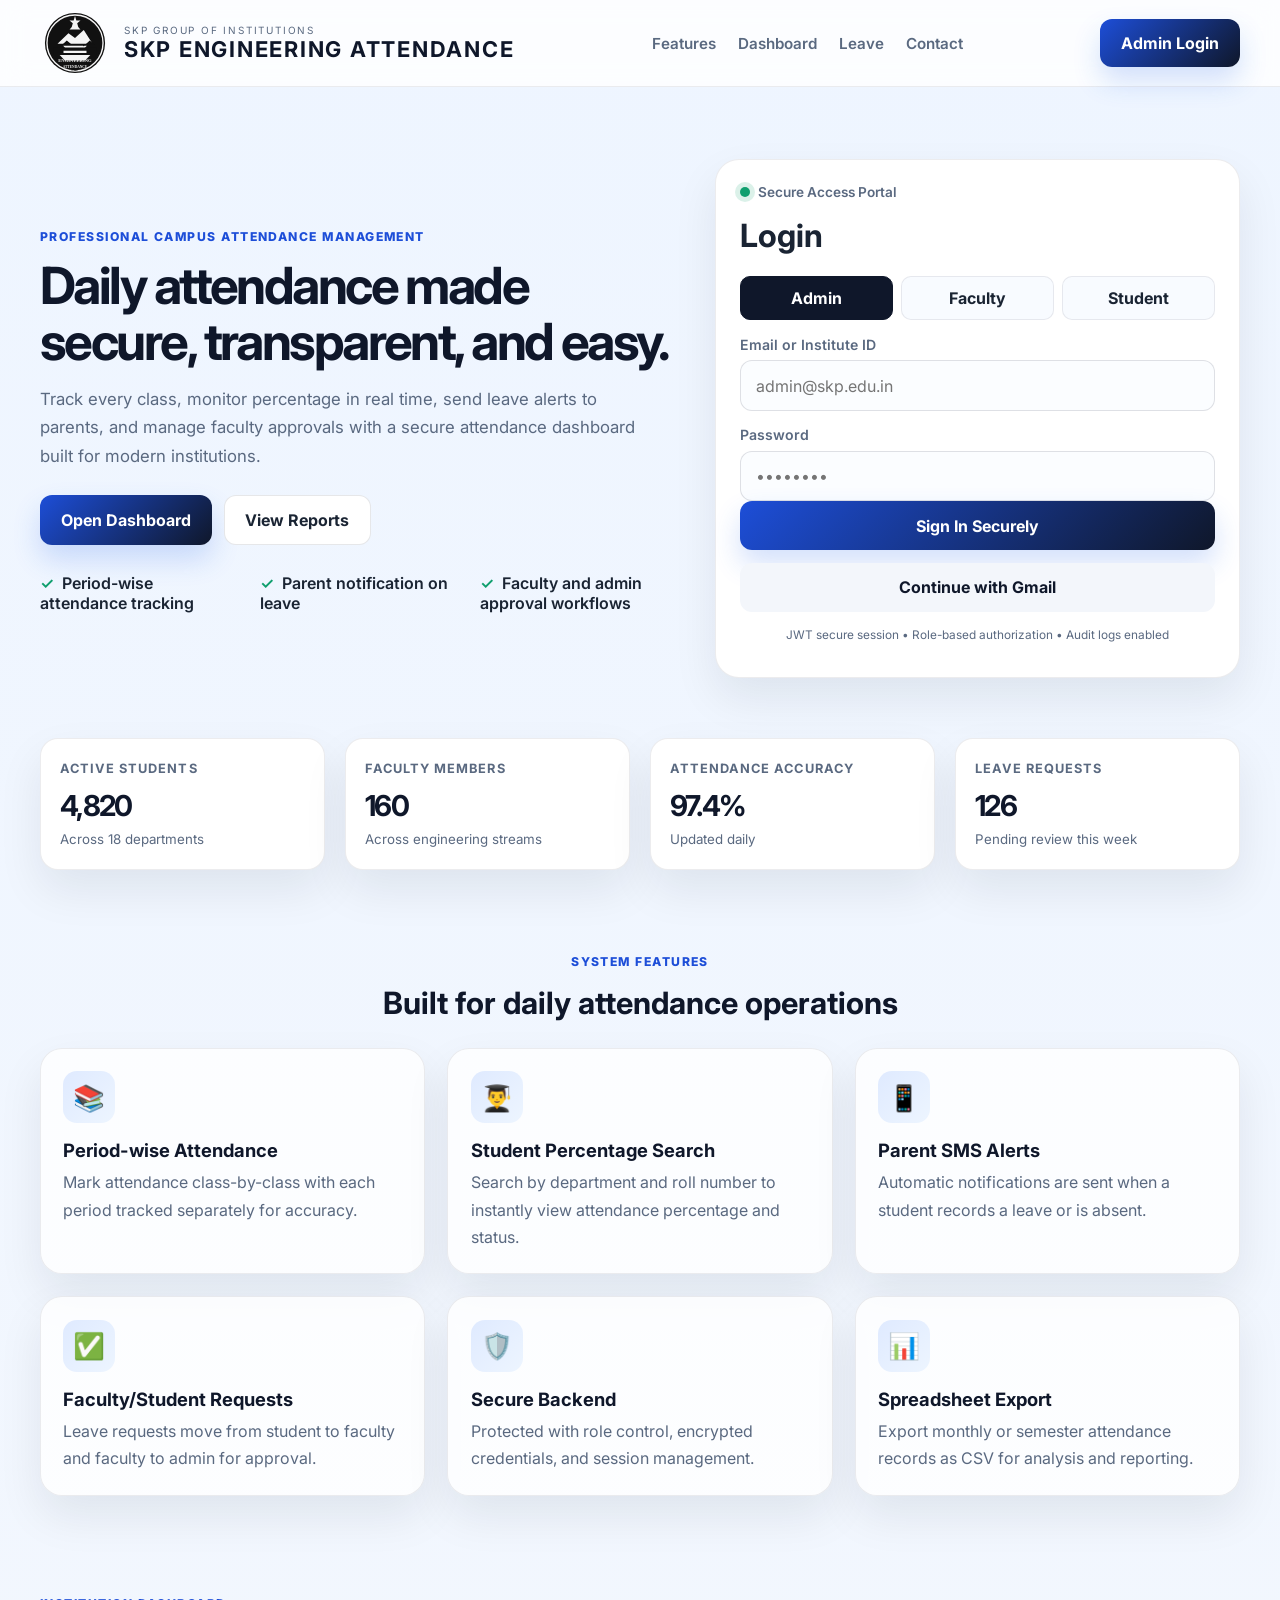
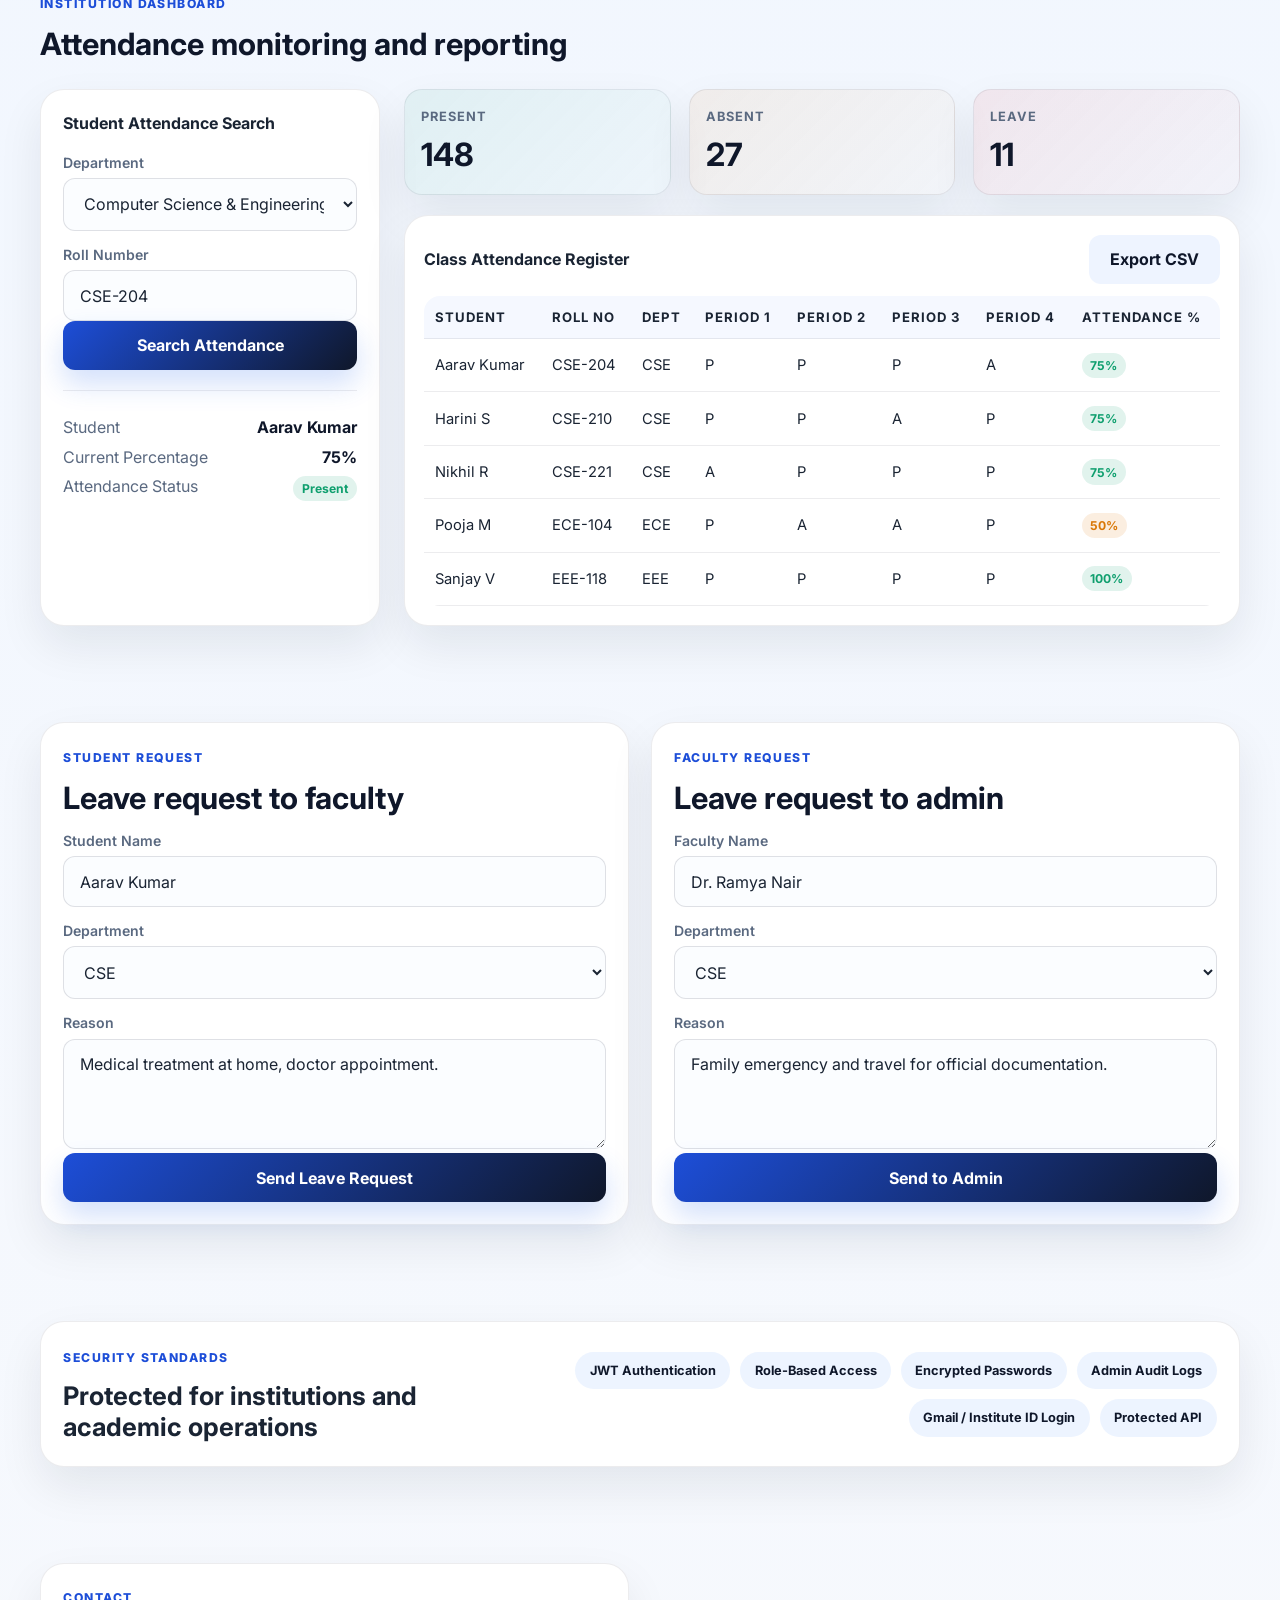
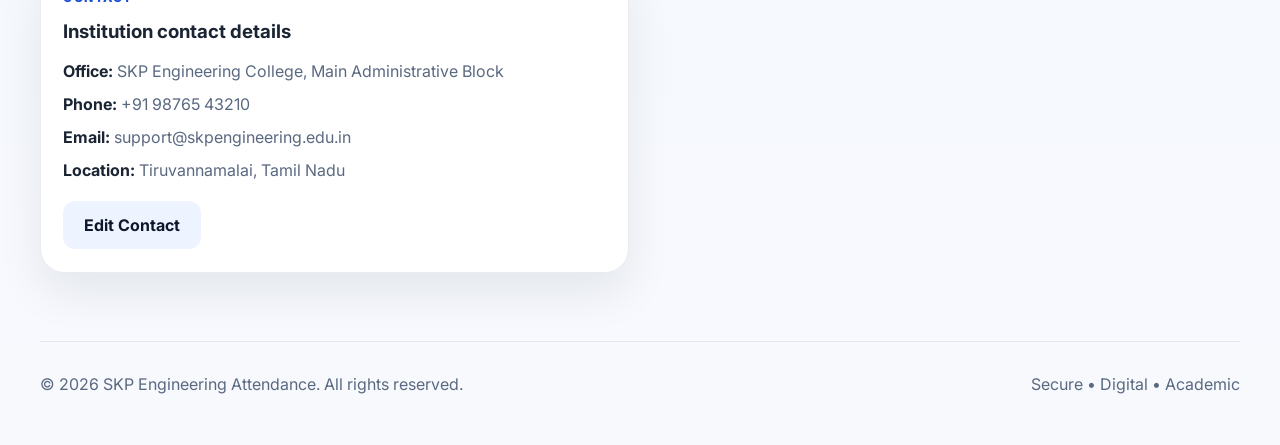
==== index.html @ 680b7baa "Create the SKP Engineering Attendance portal with a professional dashboard, secure login UI, leave m" ====
<!DOCTYPE html>
<html lang="en">
  <head>
    <meta charset="UTF-8" />
    <meta name="viewport" content="width=device-width, initial-scale=1.0" />
    <title>SKP Engineering Attendance</title>
    <meta
      name="description"
      content="SKP Engineering Attendance - secure daily attendance tracking for students, faculty, and administrators."
    />
    <link rel="preconnect" href="https://fonts.googleapis.com" />
    <link rel="preconnect" href="https://fonts.gstatic.com" crossorigin />
    <link
      href="https://fonts.googleapis.com/css2?family=Inter:wght@400;500;600;700;800;900&family=Roboto:wght@400;500;700&display=swap"
      rel="stylesheet"
    />
    <link rel="stylesheet" href="style.css" />
  </head>
  <body>
    <header class="topbar">
      <div class="container nav-wrap">
        <div class="brand">
          <img src="logo.svg" alt="SKP Engineering Attendance logo" class="brand-logo" />
          <div>
            <p class="brand-kicker">SKP Group of Institutions</p>
            <h1>SKP ENGINEERING ATTENDANCE</h1>
          </div>
        </div>
        <nav class="main-nav">
          <a href="#features">Features</a>
          <a href="#dashboard">Dashboard</a>
          <a href="#leave">Leave</a>
          <a href="#contact">Contact</a>
        </nav>
        <button class="btn btn-primary" id="loginShortcut">Admin Login</button>
      </div>
    </header>

    <main>
      <section class="hero">
        <div class="container hero-grid">
          <div class="hero-copy">
            <span class="eyebrow">Professional campus attendance management</span>
            <h2>Daily attendance made secure, transparent, and easy.</h2>
            <p>
              Track every class, monitor percentage in real time, send leave alerts to parents,
              and manage faculty approvals with a secure attendance dashboard built for modern institutions.
            </p>
            <div class="cta-row">
              <button class="btn btn-primary" id="exploreDashboard">Open Dashboard</button>
              <button class="btn btn-ghost" id="viewReports">View Reports</button>
            </div>
            <ul class="hero-points">
              <li>Period-wise attendance tracking</li>
              <li>Parent notification on leave</li>
              <li>Faculty and admin approval workflows</li>
            </ul>
          </div>

          <div class="hero-panel">
            <div class="panel-card login-panel">
              <div class="panel-top">
                <span class="status-dot"></span>
                <span>Secure Access Portal</span>
              </div>
              <h3>Login</h3>
              <div class="auth-tabs">
                <button class="auth-tab active" data-role="admin">Admin</button>
                <button class="auth-tab" data-role="faculty">Faculty</button>
                <button class="auth-tab" data-role="student">Student</button>
              </div>

              <label>
                <span>Email or Institute ID</span>
                <input id="loginUser" type="text" placeholder="admin@skp.edu.in" />
              </label>
              <label>
                <span>Password</span>
                <input id="loginPassword" type="password" placeholder="••••••••" />
              </label>
              <button class="btn btn-primary full" id="signInBtn">Sign In Securely</button>
              <button class="btn btn-secondary full google-btn" id="gmailLoginBtn">
                Continue with Gmail
              </button>
              <p class="tiny-note">JWT secure session • Role-based authorization • Audit logs enabled</p>
            </div>
          </div>
        </div>
      </section>

      <section class="stats-section" id="features">
        <div class="container stats-grid">
          <article class="stat-card">
            <span class="stat-label">Active Students</span>
            <strong>4,820</strong>
            <small>Across 18 departments</small>
          </article>
          <article class="stat-card">
            <span class="stat-label">Faculty Members</span>
            <strong>160</strong>
            <small>Across engineering streams</small>
          </article>
          <article class="stat-card">
            <span class="stat-label">Attendance Accuracy</span>
            <strong>97.4%</strong>
            <small>Updated daily</small>
          </article>
          <article class="stat-card">
            <span class="stat-label">Leave Requests</span>
            <strong>126</strong>
            <small>Pending review this week</small>
          </article>
        </div>
      </section>

      <section class="module-section">
        <div class="container">
          <div class="section-heading">
            <span class="eyebrow">System features</span>
            <h3>Built for daily attendance operations</h3>
          </div>
          <div class="feature-grid">
            <article class="feature-card">
              <div class="icon">📚</div>
              <h4>Period-wise Attendance</h4>
              <p>Mark attendance class-by-class with each period tracked separately for accuracy.</p>
            </article>
            <article class="feature-card">
              <div class="icon">👨‍🎓</div>
              <h4>Student Percentage Search</h4>
              <p>Search by department and roll number to instantly view attendance percentage and status.</p>
            </article>
            <article class="feature-card">
              <div class="icon">📱</div>
              <h4>Parent SMS Alerts</h4>
              <p>Automatic notifications are sent when a student records a leave or is absent.</p>
            </article>
            <article class="feature-card">
              <div class="icon">✅</div>
              <h4>Faculty/Student Requests</h4>
              <p>Leave requests move from student to faculty and faculty to admin for approval.</p>
            </article>
            <article class="feature-card">
              <div class="icon">🛡️</div>
              <h4>Secure Backend</h4>
              <p>Protected with role control, encrypted credentials, and session management.</p>
            </article>
            <article class="feature-card">
              <div class="icon">📊</div>
              <h4>Spreadsheet Export</h4>
              <p>Export monthly or semester attendance records as CSV for analysis and reporting.</p>
            </article>
          </div>
        </div>
      </section>

      <section class="dashboard-section" id="dashboard">
        <div class="container">
          <div class="section-heading left-align">
            <span class="eyebrow">Institution dashboard</span>
            <h3>Attendance monitoring and reporting</h3>
          </div>

          <div class="dashboard-layout">
            <aside class="panel-card search-panel">
              <h4>Student Attendance Search</h4>
              <label>
                <span>Department</span>
                <select id="departmentSelect">
                  <option value="CSE">Computer Science & Engineering</option>
                  <option value="ECE">Electronics & Communication</option>
                  <option value="EEE">Electrical & Electronics</option>
                  <option value="MECH">Mechanical Engineering</option>
                  <option value="IT">Information Technology</option>
                </select>
              </label>
              <label>
                <span>Roll Number</span>
                <input id="rollNumberInput" type="text" value="CSE-204" />
              </label>
              <button class="btn btn-primary full" id="searchStudentBtn">Search Attendance</button>

              <div class="student-summary" id="studentSummary">
                <div class="summary-line">
                  <span>Student</span>
                  <strong id="studentName">Aarav Kumar</strong>
                </div>
                <div class="summary-line">
                  <span>Current Percentage</span>
                  <strong id="studentPercent">88.2%</strong>
                </div>
                <div class="summary-line">
                  <span>Attendance Status</span>
                  <strong class="status good" id="studentStatus">Present</strong>
                </div>
              </div>
            </aside>

            <div class="main-dashboard">
              <div class="mini-grid">
                <article class="mini-card success">
                  <span class="mini-label">Present</span>
                  <strong id="presentCount">148</strong>
                </article>
                <article class="mini-card warning">
                  <span class="mini-label">Absent</span>
                  <strong id="absentCount">27</strong>
                </article>
                <article class="mini-card danger">
                  <span class="mini-label">Leave</span>
                  <strong id="leaveCount">11</strong>
                </article>
              </div>

              <div class="table-wrap panel-card">
                <div class="table-header">
                  <h4>Class Attendance Register</h4>
                  <button class="btn btn-secondary" id="exportCsvBtn">Export CSV</button>
                </div>
                <table>
                  <thead>
                    <tr>
                      <th>Student</th>
                      <th>Roll No</th>
                      <th>Dept</th>
                      <th>Period 1</th>
                      <th>Period 2</th>
                      <th>Period 3</th>
                      <th>Period 4</th>
                      <th>Attendance %</th>
                    </tr>
                  </thead>
                  <tbody id="attendanceTableBody"></tbody>
                </table>
              </div>
            </div>
          </div>
        </div>
      </section>

      <section class="leave-section" id="leave">
        <div class="container leave-grid">
          <div class="panel-card request-card">
            <div class="section-heading left-align compact">
              <span class="eyebrow">Student request</span>
              <h3>Leave request to faculty</h3>
            </div>
            <label>
              <span>Student Name</span>
              <input type="text" id="studentLeaveName" value="Aarav Kumar" />
            </label>
            <label>
              <span>Department</span>
              <select id="studentLeaveDept">
                <option value="CSE">CSE</option>
                <option value="ECE">ECE</option>
                <option value="EEE">EEE</option>
              </select>
            </label>
            <label>
              <span>Reason</span>
              <textarea id="studentLeaveReason" rows="4">Medical treatment at home, doctor appointment.</textarea>
            </label>
            <button class="btn btn-primary full" id="sendStudentLeaveBtn">Send Leave Request</button>
          </div>

          <div class="panel-card request-card">
            <div class="section-heading left-align compact">
              <span class="eyebrow">Faculty request</span>
              <h3>Leave request to admin</h3>
            </div>
            <label>
              <span>Faculty Name</span>
              <input type="text" id="facultyLeaveName" value="Dr. Ramya Nair" />
            </label>
            <label>
              <span>Department</span>
              <select id="facultyLeaveDept">
                <option value="CSE">CSE</option>
                <option value="ECE">ECE</option>
                <option value="EEE">EEE</option>
              </select>
            </label>
            <label>
              <span>Reason</span>
              <textarea id="facultyLeaveReason" rows="4">Family emergency and travel for official documentation.</textarea>
            </label>
            <button class="btn btn-primary full" id="sendFacultyLeaveBtn">Send to Admin</button>
          </div>
        </div>
      </section>

      <section class="security-section">
        <div class="container security-panel panel-card">
          <div>
            <span class="eyebrow">Security standards</span>
            <h3>Protected for institutions and academic operations</h3>
          </div>
          <div class="security-badges">
            <span>JWT Authentication</span>
            <span>Role-Based Access</span>
            <span>Encrypted Passwords</span>
            <span>Admin Audit Logs</span>
            <span>Gmail / Institute ID Login</span>
            <span>Protected API</span>
          </div>
        </div>
      </section>

      <section class="contact-section" id="contact">
        <div class="container contact-grid">
          <div class="panel-card contact-info">
            <span class="eyebrow">Contact</span>
            <h3>Institution contact details</h3>
            <ul>
              <li><strong>Office:</strong> <span id="officeText">SKP Engineering College, Main Administrative Block</span></li>
              <li><strong>Phone:</strong> <span id="phoneText">+91 98765 43210</span></li>
              <li><strong>Email:</strong> <span id="emailText">support@skpengineering.edu.in</span></li>
              <li><strong>Location:</strong> <span id="locationText">Tiruvannamalai, Tamil Nadu</span></li>
            </ul>
            <button class="btn btn-secondary" id="editContactBtn">Edit Contact</button>
          </div>

          <div class="panel-card admin-edit hidden" id="adminEditPanel">
            <h4>Admin Contact Editor</h4>
            <label>
              <span>Office Address</span>
              <input id="editOffice" type="text" value="SKP Engineering College, Main Administrative Block" />
            </label>
            <label>
              <span>Phone</span>
              <input id="editPhone" type="text" value="+91 98765 43210" />
            </label>
            <label>
              <span>Email</span>
              <input id="editEmail" type="email" value="support@skpengineering.edu.in" />
            </label>
            <label>
              <span>Location</span>
              <input id="editLocation" type="text" value="Tiruvannamalai, Tamil Nadu" />
            </label>
            <button class="btn btn-primary full" id="saveContactBtn">Save Changes</button>
          </div>
        </div>
      </section>
    </main>

    <footer class="site-footer">
      <div class="container footer-wrap">
        <p>© 2026 SKP Engineering Attendance. All rights reserved.</p>
        <span>Secure • Digital • Academic</span>
      </div>
    </footer>

    <script src="script.js"></script>
  </body>
</html>
---- style.css ----
:root {
  --bg: #f3f7fc;
  --bg-soft: #edf4fb;
  --panel: #ffffff;
  --panel-alt: #f7f9fc;
  --primary: #0f172a;
  --primary-2: #1d4ed8;
  --primary-3: #2563eb;
  --accent: #dbeafe;
  --success: #0f9f6e;
  --warning: #d97706;
  --danger: #dc2626;
  --text: #1a2433;
  --muted: #5a6980;
  --line: rgba(15, 23, 42, 0.08);
  --shadow: 0 20px 45px rgba(15, 23, 42, 0.08);
}

* {
  box-sizing: border-box;
}

html {
  scroll-behavior: smooth;
}

body {
  margin: 0;
  font-family: "Inter", sans-serif;
  background: linear-gradient(180deg, #eef5ff 0%, #f7f9fd 100%);
  color: var(--text);
}

a {
  text-decoration: none;
}

button,
input,
select,
textarea {
  font: inherit;
}

img {
  max-width: 100%;
  display: block;
}

.container {
  width: min(1200px, calc(100% - 30px));
  margin: 0 auto;
}

.topbar {
  position: sticky;
  top: 0;
  z-index: 10;
  background: rgba(255, 255, 255, 0.82);
  backdrop-filter: blur(14px);
  border-bottom: 1px solid var(--line);
}

.nav-wrap {
  display: flex;
  align-items: center;
  justify-content: space-between;
  gap: 18px;
  min-height: 86px;
}

.brand {
  display: flex;
  align-items: center;
  gap: 14px;
}

.brand-logo {
  width: 70px;
  height: 70px;
  border-radius: 16px;
}

.brand-kicker {
  margin: 0;
  font-size: 10px;
  letter-spacing: 0.18em;
  text-transform: uppercase;
  color: var(--muted);
}

.brand h1 {
  margin: 0;
  font-size: clamp(1rem, 1.7vw, 1.4rem);
  letter-spacing: 0.08em;
  color: var(--primary);
}

.main-nav {
  display: flex;
  align-items: center;
  gap: 22px;
}

.main-nav a {
  font-size: 0.95rem;
  font-weight: 600;
  color: var(--muted);
}

.btn {
  border: 0;
  border-radius: 12px;
  padding: 0.9rem 1.3rem;
  font-weight: 700;
  cursor: pointer;
  transition: 0.2s ease;
}

.btn:hover {
  transform: translateY(-1px);
}

.btn-primary {
  background: linear-gradient(135deg, var(--primary-2), var(--primary));
  color: white;
  box-shadow: 0 14px 28px rgba(37, 99, 235, 0.2);
}

.btn-secondary {
  background: #eef4ff;
  color: var(--primary);
}

.btn-ghost {
  border: 1px solid rgba(15, 23, 42, 0.1);
  background: white;
  color: var(--text);
}

.full {
  width: 100%;
}

.hero {
  padding: 4.5rem 0 2.5rem;
}

.hero-grid {
  display: grid;
  grid-template-columns: 1.1fr 0.9fr;
  gap: 34px;
  align-items: center;
}

.eyebrow {
  display: inline-block;
  margin-bottom: 0.9rem;
  font-weight: 800;
  font-size: 0.76rem;
  letter-spacing: 0.12em;
  text-transform: uppercase;
  color: var(--primary-2);
}

.hero-copy h2 {
  margin: 0;
  font-size: clamp(2.3rem, 4vw, 4rem);
  line-height: 1.08;
  letter-spacing: -0.05em;
  color: var(--primary);
}

.hero-copy p {
  margin-top: 1rem;
  font-size: 1.05rem;
  line-height: 1.7;
  color: var(--muted);
  max-width: 600px;
}

.cta-row {
  display: flex;
  flex-wrap: wrap;
  gap: 12px;
  margin-top: 1.5rem;
}

.hero-points {
  list-style: none;
  padding: 0;
  margin: 1.7rem 0 0;
  display: grid;
  grid-template-columns: repeat(3, minmax(0, 1fr));
  gap: 10px 18px;
  color: var(--text);
  font-weight: 600;
}

.hero-points li::before {
  content: "✓";
  color: var(--success);
  margin-right: 8px;
}

.panel-card {
  background: var(--panel);
  border: 1px solid var(--line);
  border-radius: 24px;
  box-shadow: var(--shadow);
}

.login-panel {
  padding: 1.5rem;
}

.panel-top {
  display: flex;
  align-items: center;
  gap: 8px;
  color: var(--muted);
  font-size: 0.85rem;
  font-weight: 600;
}

.status-dot {
  display: inline-block;
  width: 10px;
  height: 10px;
  border-radius: 50%;
  background: var(--success);
  box-shadow: 0 0 0 5px rgba(15, 159, 110, 0.15);
}

.login-panel h3 {
  margin: 1rem 0 1.3rem;
  font-size: 2rem;
}

.auth-tabs {
  display: grid;
  grid-template-columns: repeat(3, 1fr);
  gap: 8px;
  margin-bottom: 1rem;
}

.auth-tab {
  border: 1px solid var(--line);
  border-radius: 10px;
  background: #f8fbff;
  color: var(--text);
  padding: 0.7rem 0.5rem;
  font-weight: 700;
  cursor: pointer;
}

.auth-tab.active {
  background: var(--primary);
  color: white;
  border-color: var(--primary);
}

label {
  display: block;
  margin-top: 0.95rem;
}

label span {
  display: block;
  margin-bottom: 0.45rem;
  color: var(--muted);
  font-size: 0.88rem;
  font-weight: 600;
}

input,
select,
textarea {
  width: 100%;
  border: 1px solid rgba(15, 23, 42, 0.12);
  border-radius: 12px;
  background: #fbfdff;
  color: var(--text);
  padding: 0.9rem 0.95rem;
  transition: border-color 0.2s ease, box-shadow 0.2s ease;
}

input:focus,
select:focus,
textarea:focus {
  outline: none;
  border-color: rgba(37, 99, 235, 0.45);
  box-shadow: 0 0 0 4px rgba(37, 99, 235, 0.09);
}

.google-btn {
  margin-top: 0.8rem;
  background: #f3f6fb;
  color: var(--primary);
}

.tiny-note {
  margin-top: 1rem;
  color: var(--muted);
  font-size: 0.74rem;
  text-align: center;
}

.stats-section {
  padding: 1.2rem 0 2rem;
}

.stats-grid {
  display: grid;
  grid-template-columns: repeat(4, minmax(0, 1fr));
  gap: 20px;
}

.stat-card {
  background: var(--panel);
  border: 1px solid var(--line);
  border-radius: 18px;
  box-shadow: var(--shadow);
  padding: 1.4rem 1.2rem;
}

.stat-label {
  display: block;
  color: var(--muted);
  font-size: 0.8rem;
  font-weight: 700;
  text-transform: uppercase;
  letter-spacing: 0.08em;
}

.stat-card strong {
  display: block;
  margin-top: 0.75rem;
  font-size: clamp(1.8rem, 2vw, 2.6rem);
  letter-spacing: -0.06em;
  color: var(--primary);
}

.stat-card small {
  display: block;
  margin-top: 0.5rem;
  color: var(--muted);
}

.module-section,
.dashboard-section,
.leave-section,
.security-section,
.contact-section {
  padding: 3rem 0;
}

.section-heading {
  text-align: center;
  margin-bottom: 1.7rem;
}

.left-align {
  text-align: left;
}

.compact {
  margin-bottom: 1rem;
}

.section-heading h3 {
  margin: 0;
  font-size: clamp(1.8rem, 2.4vw, 2.6rem);
  color: var(--primary);
}

.feature-grid {
  display: grid;
  grid-template-columns: repeat(3, minmax(0, 1fr));
  gap: 22px;
}

.feature-card {
  background: rgba(255, 255, 255, 0.8);
  border: 1px solid var(--line);
  border-radius: 22px;
  padding: 1.4rem;
  box-shadow: var(--shadow);
}

.icon {
  display: inline-flex;
  align-items: center;
  justify-content: center;
  width: 52px;
  height: 52px;
  border-radius: 14px;
  font-size: 1.6rem;
  background: linear-gradient(135deg, #dfeaff, #edf5ff);
}

.feature-card h4 {
  margin: 1rem 0 0.5rem;
  font-size: 1.15rem;
  color: var(--primary);
}

.feature-card p {
  margin: 0;
  line-height: 1.7;
  color: var(--muted);
}

.dashboard-layout {
  display: grid;
  grid-template-columns: 340px 1fr;
  gap: 24px;
}

.search-panel,
.request-card,
.contact-info,
.admin-edit {
  padding: 1.4rem;
}

.search-panel h4,
.request-card h3,
.contact-info h3,
.admin-edit h4 {
  margin-top: 0;
}

.student-summary {
  margin-top: 1.3rem;
  padding-top: 1rem;
  border-top: 1px solid var(--line);
}

.summary-line {
  display: flex;
  justify-content: space-between;
  gap: 16px;
  margin-top: 0.6rem;
  color: var(--muted);
}

.summary-line strong {
  color: var(--primary);
}

.status {
  display: inline-block;
  padding: 0.32rem 0.55rem;
  border-radius: 999px;
  font-size: 0.76rem;
  font-weight: 700;
}

.status.good {
  background: rgba(15, 159, 110, 0.12);
  color: var(--success);
}

.status.warning {
  background: rgba(217, 119, 6, 0.12);
  color: var(--warning);
}

.status.danger {
  background: rgba(220, 38, 38, 0.12);
  color: var(--danger);
}

.main-dashboard {
  display: grid;
  gap: 20px;
}

.mini-grid {
  display: grid;
  grid-template-columns: repeat(3, minmax(0, 1fr));
  gap: 18px;
}

.mini-card {
  border: 1px solid var(--line);
  border-radius: 18px;
  padding: 1.2rem 1rem;
  background: white;
  box-shadow: var(--shadow);
}

.mini-card.success {
  background: linear-gradient(135deg, rgba(15, 159, 110, 0.08), rgba(15, 159, 110, 0.02));
}

.mini-card.warning {
  background: linear-gradient(135deg, rgba(217, 119, 6, 0.08), rgba(217, 119, 6, 0.02));
}

.mini-card.danger {
  background: linear-gradient(135deg, rgba(220, 38, 38, 0.08), rgba(220, 38, 38, 0.02));
}

.mini-label {
  display: block;
  color: var(--muted);
  font-size: 0.8rem;
  font-weight: 700;
  text-transform: uppercase;
  letter-spacing: 0.08em;
}

.mini-card strong {
  display: block;
  margin-top: 0.7rem;
  font-size: 2rem;
  color: var(--primary);
}

.table-wrap {
  padding: 1.2rem;
}

.table-header {
  display: flex;
  align-items: center;
  justify-content: space-between;
  gap: 12px;
  margin-bottom: 0.8rem;
}

.table-header h4 {
  margin: 0;
}

table {
  width: 100%;
  border-collapse: collapse;
  overflow: hidden;
  border-radius: 16px;
}

thead th {
  background: #f5f8ff;
  color: var(--text);
  font-size: 0.82rem;
  text-transform: uppercase;
  letter-spacing: 0.08em;
  text-align: left;
  padding: 0.8rem 0.65rem;
  border-bottom: 1px solid var(--line);
}

tbody td {
  padding: 0.85rem 0.65rem;
  border-bottom: 1px solid var(--line);
  color: var(--text);
  font-size: 0.92rem;
}

.leave-grid,
.contact-grid {
  display: grid;
  grid-template-columns: repeat(2, minmax(0, 1fr));
  gap: 22px;
}

.request-card textarea {
  resize: vertical;
}

.security-panel {
  padding: 1.5rem 1.4rem;
  display: flex;
  justify-content: space-between;
  align-items: center;
  gap: 20px;
}

.security-panel h3 {
  margin: 0;
  font-size: clamp(1.6rem, 2vw, 2.2rem);
}

.security-badges {
  display: flex;
  flex-wrap: wrap;
  justify-content: flex-end;
  gap: 10px;
}

.security-badges span {
  display: inline-block;
  padding: 0.7rem 0.9rem;
  border-radius: 999px;
  background: #edf4ff;
  color: var(--primary);
  font-weight: 700;
  font-size: 0.8rem;
}

.contact-info ul {
  list-style: none;
  margin: 1rem 0 1.3rem;
  padding: 0;
  display: grid;
  gap: 0.8rem;
  color: var(--muted);
}

.contact-info strong {
  color: var(--text);
}

.admin-edit {
  display: none;
}

.admin-edit.visible {
  display: block;
}

.hidden {
  display: none !important;
}

.site-footer {
  padding: 1.25rem 0 2.2rem;
}

.footer-wrap {
  display: flex;
  align-items: center;
  justify-content: space-between;
  gap: 12px;
  color: var(--muted);
  border-top: 1px solid var(--line);
  padding-top: 1rem;
}

@media (max-width: 980px) {
  .hero-grid,
  .dashboard-layout,
  .leave-grid,
  .contact-grid,
  .feature-grid,
  .stats-grid {
    grid-template-columns: 1fr 1fr;
  }

  .dashboard-layout {
    grid-template-columns: 1fr;
  }

  .security-panel {
    flex-direction: column;
    align-items: flex-start;
  }
}

@media (max-width: 760px) {
  .nav-wrap {
    flex-wrap: wrap;
    justify-content: center;
    padding: 0.8rem 0;
  }

  .main-nav {
    order: 3;
    width: 100%;
    justify-content: center;
    flex-wrap: wrap;
  }

  .hero-grid,
  .feature-grid,
  .stats-grid,
  .leave-grid,
  .contact-grid,
  .security-badges {
    grid-template-columns: 1fr;
    display: grid;
  }

  .hero-points {
    grid-template-columns: 1fr;
  }

  .mini-grid {
    grid-template-columns: 1fr;
  }

  .table-wrap {
    overflow-x: auto;
  }

  table {
    min-width: 760px;
  }
}
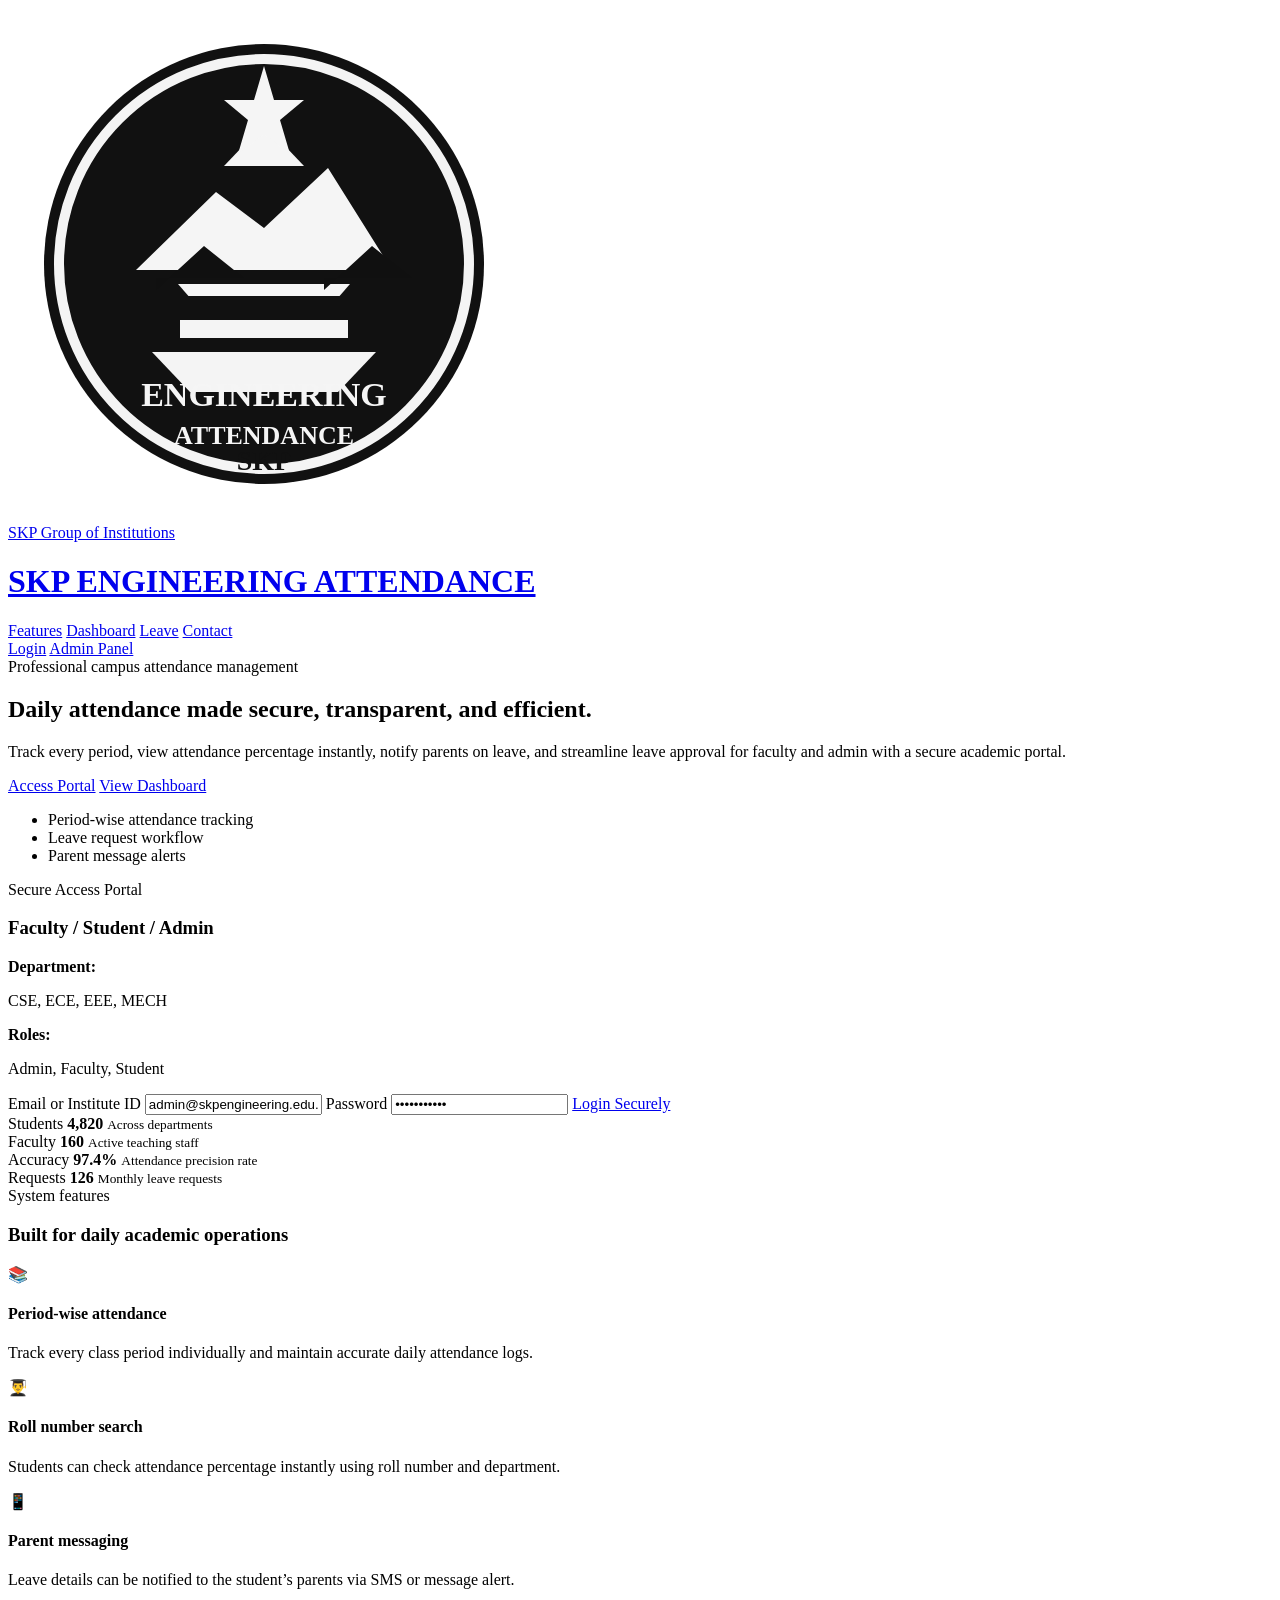
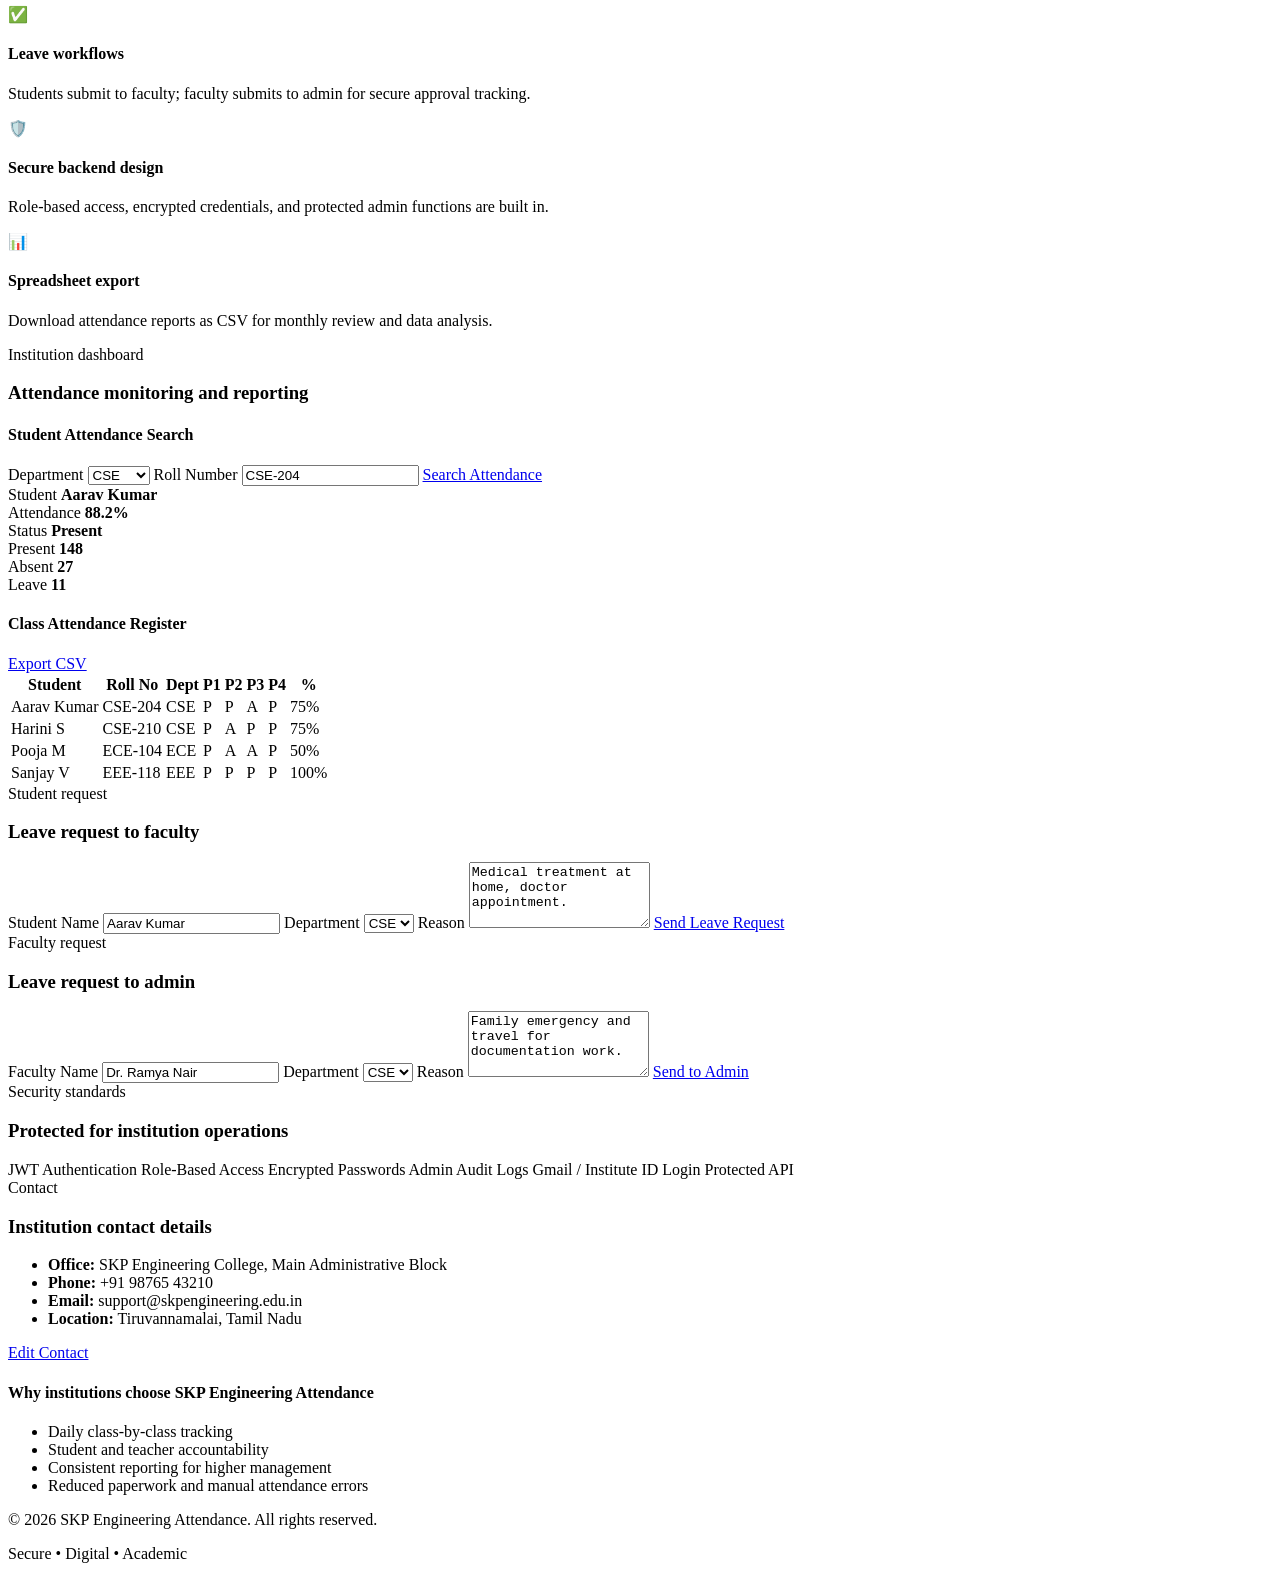
==== commit 45753c0e: "Upgrade the SKP Engineering Attendance project into a complete multi-page website with login, dashbo" ====
--- a/index.html
+++ b/index.html
@@ -6,12 +6,12 @@
     <title>SKP Engineering Attendance</title>
     <meta
       name="description"
-      content="SKP Engineering Attendance - secure daily attendance tracking for students, faculty, and administrators."
+      content="SKP Engineering Attendance - secure attendance tracking for students, faculty, and administration."
     />
     <link rel="preconnect" href="https://fonts.googleapis.com" />
     <link rel="preconnect" href="https://fonts.gstatic.com" crossorigin />
     <link
-      href="https://fonts.googleapis.com/css2?family=Inter:wght@400;500;600;700;800;900&family=Roboto:wght@400;500;700&display=swap"
+      href="https://fonts.googleapis.com/css2?family=Inter:wght@400;500;600;700;800;900&display=swap"
       rel="stylesheet"
     />
     <link rel="stylesheet" href="style.css" />
@@ -19,20 +19,25 @@
   <body>
     <header class="topbar">
       <div class="container nav-wrap">
-        <div class="brand">
+        <a href="index.html" class="brand" aria-label="SKP Engineering Attendance home">
           <img src="logo.svg" alt="SKP Engineering Attendance logo" class="brand-logo" />
           <div>
-            <p class="brand-kicker">SKP Group of Institutions</p>
+            <span class="brand-kicker">SKP Group of Institutions</span>
             <h1>SKP ENGINEERING ATTENDANCE</h1>
           </div>
-        </div>
-        <nav class="main-nav">
+        </a>
+
+        <nav class="main-nav" aria-label="Main navigation">
           <a href="#features">Features</a>
           <a href="#dashboard">Dashboard</a>
           <a href="#leave">Leave</a>
           <a href="#contact">Contact</a>
         </nav>
-        <button class="btn btn-primary" id="loginShortcut">Admin Login</button>
+
+        <div class="nav-actions">
+          <a href="login.html" class="btn btn-secondary">Login</a>
+          <a href="admin.html" class="btn btn-primary">Admin Panel</a>
+        </div>
       </div>
     </header>
 
@@ -41,74 +46,77 @@
         <div class="container hero-grid">
           <div class="hero-copy">
             <span class="eyebrow">Professional campus attendance management</span>
-            <h2>Daily attendance made secure, transparent, and easy.</h2>
+            <h2>Daily attendance made secure, transparent, and efficient.</h2>
             <p>
-              Track every class, monitor percentage in real time, send leave alerts to parents,
-              and manage faculty approvals with a secure attendance dashboard built for modern institutions.
+              Track every period, view attendance percentage instantly, notify parents on leave,
+              and streamline leave approval for faculty and admin with a secure academic portal.
             </p>
             <div class="cta-row">
-              <button class="btn btn-primary" id="exploreDashboard">Open Dashboard</button>
-              <button class="btn btn-ghost" id="viewReports">View Reports</button>
-            </div>
+              <a href="login.html" class="btn btn-primary">Access Portal</a>
+              <a href="#dashboard" class="btn btn-ghost">View Dashboard</a>
+            </div>
+
             <ul class="hero-points">
               <li>Period-wise attendance tracking</li>
-              <li>Parent notification on leave</li>
-              <li>Faculty and admin approval workflows</li>
+              <li>Leave request workflow</li>
+              <li>Parent message alerts</li>
             </ul>
           </div>
 
           <div class="hero-panel">
-            <div class="panel-card login-panel">
-              <div class="panel-top">
+            <div class="panel-card login-mini">
+              <div class="panel-head">
                 <span class="status-dot"></span>
                 <span>Secure Access Portal</span>
               </div>
-              <h3>Login</h3>
-              <div class="auth-tabs">
-                <button class="auth-tab active" data-role="admin">Admin</button>
-                <button class="auth-tab" data-role="faculty">Faculty</button>
-                <button class="auth-tab" data-role="student">Student</button>
-              </div>
-
-              <label>
-                <span>Email or Institute ID</span>
-                <input id="loginUser" type="text" placeholder="admin@skp.edu.in" />
-              </label>
-              <label>
-                <span>Password</span>
-                <input id="loginPassword" type="password" placeholder="••••••••" />
-              </label>
-              <button class="btn btn-primary full" id="signInBtn">Sign In Securely</button>
-              <button class="btn btn-secondary full google-btn" id="gmailLoginBtn">
-                Continue with Gmail
-              </button>
-              <p class="tiny-note">JWT secure session • Role-based authorization • Audit logs enabled</p>
-            </div>
-          </div>
-        </div>
-      </section>
-
-      <section class="stats-section" id="features">
+              <h3>Faculty / Student / Admin</h3>
+              <div class="mini-login-grid">
+                <div>
+                  <strong>Department:</strong>
+                  <p>CSE, ECE, EEE, MECH</p>
+                </div>
+                <div>
+                  <strong>Roles:</strong>
+                  <p>Admin, Faculty, Student</p>
+                </div>
+              </div>
+              <div class="mini-form">
+                <label>
+                  <span>Email or Institute ID</span>
+                  <input type="text" value="admin@skpengineering.edu.in" />
+                </label>
+                <label>
+                  <span>Password</span>
+                  <input type="password" value="password123" />
+                </label>
+                <a href="dashboard.html" class="btn btn-primary full">Login Securely</a>
+              </div>
+            </div>
+          </div>
+        </div>
+      </section>
+
+      <section class="stats-strip" id="features">
         <div class="container stats-grid">
           <article class="stat-card">
-            <span class="stat-label">Active Students</span>
+            <span class="stat-label">Students</span>
             <strong>4,820</strong>
-            <small>Across 18 departments</small>
+            <small>Across departments</small>
           </article>
           <article class="stat-card">
-            <span class="stat-label">Faculty Members</span>
+            <span class="stat-label">Faculty</span>
             <strong>160</strong>
-            <small>Across engineering streams</small>
+            <small>Active teaching staff</small>
           </article>
           <article class="stat-card">
-            <span class="stat-label">Attendance Accuracy</span>
+            <span class="stat-label">Accuracy</span>
             <strong>97.4%</strong>
-            <small>Updated daily</small>
+            <small>Attendance precision rate</small>
           </article>
           <article class="stat-card">
-            <span class="stat-label">Leave Requests</span>
+            <span class="stat-label">Requests</span>
             <strong>126</strong>
-            <small>Pending review this week</small>
+            <small>Monthly leave requests</small>
           </article>
         </div>
       </section>
@@ -117,38 +125,39 @@
         <div class="container">
           <div class="section-heading">
             <span class="eyebrow">System features</span>
-            <h3>Built for daily attendance operations</h3>
-          </div>
+            <h3>Built for daily academic operations</h3>
+          </div>
+
           <div class="feature-grid">
             <article class="feature-card">
               <div class="icon">📚</div>
-              <h4>Period-wise Attendance</h4>
-              <p>Mark attendance class-by-class with each period tracked separately for accuracy.</p>
+              <h4>Period-wise attendance</h4>
+              <p>Track every class period individually and maintain accurate daily attendance logs.</p>
             </article>
             <article class="feature-card">
               <div class="icon">👨‍🎓</div>
-              <h4>Student Percentage Search</h4>
-              <p>Search by department and roll number to instantly view attendance percentage and status.</p>
+              <h4>Roll number search</h4>
+              <p>Students can check attendance percentage instantly using roll number and department.</p>
             </article>
             <article class="feature-card">
               <div class="icon">📱</div>
-              <h4>Parent SMS Alerts</h4>
-              <p>Automatic notifications are sent when a student records a leave or is absent.</p>
+              <h4>Parent messaging</h4>
+              <p>Leave details can be notified to the student’s parents via SMS or message alert.</p>
             </article>
             <article class="feature-card">
               <div class="icon">✅</div>
-              <h4>Faculty/Student Requests</h4>
-              <p>Leave requests move from student to faculty and faculty to admin for approval.</p>
+              <h4>Leave workflows</h4>
+              <p>Students submit to faculty; faculty submits to admin for secure approval tracking.</p>
             </article>
             <article class="feature-card">
               <div class="icon">🛡️</div>
-              <h4>Secure Backend</h4>
-              <p>Protected with role control, encrypted credentials, and session management.</p>
+              <h4>Secure backend design</h4>
+              <p>Role-based access, encrypted credentials, and protected admin functions are built in.</p>
             </article>
             <article class="feature-card">
               <div class="icon">📊</div>
-              <h4>Spreadsheet Export</h4>
-              <p>Export monthly or semester attendance records as CSV for analysis and reporting.</p>
+              <h4>Spreadsheet export</h4>
+              <p>Download attendance reports as CSV for monthly review and data analysis.</p>
             </article>
           </div>
         </div>
@@ -166,32 +175,31 @@
               <h4>Student Attendance Search</h4>
               <label>
                 <span>Department</span>
-                <select id="departmentSelect">
-                  <option value="CSE">Computer Science & Engineering</option>
-                  <option value="ECE">Electronics & Communication</option>
-                  <option value="EEE">Electrical & Electronics</option>
-                  <option value="MECH">Mechanical Engineering</option>
-                  <option value="IT">Information Technology</option>
+                <select>
+                  <option>CSE</option>
+                  <option>ECE</option>
+                  <option>EEE</option>
+                  <option>MECH</option>
                 </select>
               </label>
               <label>
                 <span>Roll Number</span>
-                <input id="rollNumberInput" type="text" value="CSE-204" />
+                <input type="text" value="CSE-204" />
               </label>
-              <button class="btn btn-primary full" id="searchStudentBtn">Search Attendance</button>
-
-              <div class="student-summary" id="studentSummary">
+              <a href="student.html" class="btn btn-primary full">Search Attendance</a>
+
+              <div class="student-summary">
                 <div class="summary-line">
                   <span>Student</span>
-                  <strong id="studentName">Aarav Kumar</strong>
+                  <strong>Aarav Kumar</strong>
                 </div>
                 <div class="summary-line">
-                  <span>Current Percentage</span>
-                  <strong id="studentPercent">88.2%</strong>
+                  <span>Attendance</span>
+                  <strong>88.2%</strong>
                 </div>
                 <div class="summary-line">
-                  <span>Attendance Status</span>
-                  <strong class="status good" id="studentStatus">Present</strong>
+                  <span>Status</span>
+                  <strong class="status good">Present</strong>
                 </div>
               </div>
             </aside>
@@ -200,22 +208,22 @@
               <div class="mini-grid">
                 <article class="mini-card success">
                   <span class="mini-label">Present</span>
-                  <strong id="presentCount">148</strong>
+                  <strong>148</strong>
                 </article>
                 <article class="mini-card warning">
                   <span class="mini-label">Absent</span>
-                  <strong id="absentCount">27</strong>
+                  <strong>27</strong>
                 </article>
                 <article class="mini-card danger">
                   <span class="mini-label">Leave</span>
-                  <strong id="leaveCount">11</strong>
+                  <strong>11</strong>
                 </article>
               </div>
 
-              <div class="table-wrap panel-card">
+              <div class="panel-card table-wrap">
                 <div class="table-header">
                   <h4>Class Attendance Register</h4>
-                  <button class="btn btn-secondary" id="exportCsvBtn">Export CSV</button>
+                  <a href="admin.html" class="btn btn-secondary">Export CSV</a>
                 </div>
                 <table>
                   <thead>
@@ -223,14 +231,55 @@
                       <th>Student</th>
                       <th>Roll No</th>
                       <th>Dept</th>
-                      <th>Period 1</th>
-                      <th>Period 2</th>
-                      <th>Period 3</th>
-                      <th>Period 4</th>
-                      <th>Attendance %</th>
+                      <th>P1</th>
+                      <th>P2</th>
+                      <th>P3</th>
+                      <th>P4</th>
+                      <th>%</th>
                     </tr>
                   </thead>
-                  <tbody id="attendanceTableBody"></tbody>
+                  <tbody>
+                    <tr>
+                      <td>Aarav Kumar</td>
+                      <td>CSE-204</td>
+                      <td>CSE</td>
+                      <td>P</td>
+                      <td>P</td>
+                      <td>A</td>
+                      <td>P</td>
+                      <td><span class="status good">75%</span></td>
+                    </tr>
+                    <tr>
+                      <td>Harini S</td>
+                      <td>CSE-210</td>
+                      <td>CSE</td>
+                      <td>P</td>
+                      <td>A</td>
+                      <td>P</td>
+                      <td>P</td>
+                      <td><span class="status good">75%</span></td>
+                    </tr>
+                    <tr>
+                      <td>Pooja M</td>
+                      <td>ECE-104</td>
+                      <td>ECE</td>
+                      <td>P</td>
+                      <td>A</td>
+                      <td>A</td>
+                      <td>P</td>
+                      <td><span class="status warning">50%</span></td>
+                    </tr>
+                    <tr>
+                      <td>Sanjay V</td>
+                      <td>EEE-118</td>
+                      <td>EEE</td>
+                      <td>P</td>
+                      <td>P</td>
+                      <td>P</td>
+                      <td>P</td>
+                      <td><span class="status good">100%</span></td>
+                    </tr>
+                  </tbody>
                 </table>
               </div>
             </div>
@@ -247,21 +296,21 @@
             </div>
             <label>
               <span>Student Name</span>
-              <input type="text" id="studentLeaveName" value="Aarav Kumar" />
+              <input type="text" value="Aarav Kumar" />
             </label>
             <label>
               <span>Department</span>
-              <select id="studentLeaveDept">
-                <option value="CSE">CSE</option>
-                <option value="ECE">ECE</option>
-                <option value="EEE">EEE</option>
+              <select>
+                <option>CSE</option>
+                <option>ECE</option>
+                <option>EEE</option>
               </select>
             </label>
             <label>
               <span>Reason</span>
-              <textarea id="studentLeaveReason" rows="4">Medical treatment at home, doctor appointment.</textarea>
-            </label>
-            <button class="btn btn-primary full" id="sendStudentLeaveBtn">Send Leave Request</button>
+              <textarea rows="4">Medical treatment at home, doctor appointment.</textarea>
+            </label>
+            <a href="leave.html" class="btn btn-primary full">Send Leave Request</a>
           </div>
 
           <div class="panel-card request-card">
@@ -271,30 +320,30 @@
             </div>
             <label>
               <span>Faculty Name</span>
-              <input type="text" id="facultyLeaveName" value="Dr. Ramya Nair" />
+              <input type="text" value="Dr. Ramya Nair" />
             </label>
             <label>
               <span>Department</span>
-              <select id="facultyLeaveDept">
-                <option value="CSE">CSE</option>
-                <option value="ECE">ECE</option>
-                <option value="EEE">EEE</option>
+              <select>
+                <option>CSE</option>
+                <option>ECE</option>
+                <option>EEE</option>
               </select>
             </label>
             <label>
               <span>Reason</span>
-              <textarea id="facultyLeaveReason" rows="4">Family emergency and travel for official documentation.</textarea>
-            </label>
-            <button class="btn btn-primary full" id="sendFacultyLeaveBtn">Send to Admin</button>
+              <textarea rows="4">Family emergency and travel for documentation work.</textarea>
+            </label>
+            <a href="leave.html" class="btn btn-primary full">Send to Admin</a>
           </div>
         </div>
       </section>
 
       <section class="security-section">
-        <div class="container security-panel panel-card">
+        <div class="container panel-card security-panel">
           <div>
             <span class="eyebrow">Security standards</span>
-            <h3>Protected for institutions and academic operations</h3>
+            <h3>Protected for institution operations</h3>
           </div>
           <div class="security-badges">
             <span>JWT Authentication</span>
@@ -313,33 +362,22 @@
             <span class="eyebrow">Contact</span>
             <h3>Institution contact details</h3>
             <ul>
-              <li><strong>Office:</strong> <span id="officeText">SKP Engineering College, Main Administrative Block</span></li>
-              <li><strong>Phone:</strong> <span id="phoneText">+91 98765 43210</span></li>
-              <li><strong>Email:</strong> <span id="emailText">support@skpengineering.edu.in</span></li>
-              <li><strong>Location:</strong> <span id="locationText">Tiruvannamalai, Tamil Nadu</span></li>
+              <li><strong>Office:</strong> SKP Engineering College, Main Administrative Block</li>
+              <li><strong>Phone:</strong> +91 98765 43210</li>
+              <li><strong>Email:</strong> support@skpengineering.edu.in</li>
+              <li><strong>Location:</strong> Tiruvannamalai, Tamil Nadu</li>
             </ul>
-            <button class="btn btn-secondary" id="editContactBtn">Edit Contact</button>
-          </div>
-
-          <div class="panel-card admin-edit hidden" id="adminEditPanel">
-            <h4>Admin Contact Editor</h4>
-            <label>
-              <span>Office Address</span>
-              <input id="editOffice" type="text" value="SKP Engineering College, Main Administrative Block" />
-            </label>
-            <label>
-              <span>Phone</span>
-              <input id="editPhone" type="text" value="+91 98765 43210" />
-            </label>
-            <label>
-              <span>Email</span>
-              <input id="editEmail" type="email" value="support@skpengineering.edu.in" />
-            </label>
-            <label>
-              <span>Location</span>
-              <input id="editLocation" type="text" value="Tiruvannamalai, Tamil Nadu" />
-            </label>
-            <button class="btn btn-primary full" id="saveContactBtn">Save Changes</button>
+            <a href="admin.html" class="btn btn-secondary">Edit Contact</a>
+          </div>
+
+          <div class="panel-card contact-brief">
+            <h4>Why institutions choose SKP Engineering Attendance</h4>
+            <ul class="check-list">
+              <li>Daily class-by-class tracking</li>
+              <li>Student and teacher accountability</li>
+              <li>Consistent reporting for higher management</li>
+              <li>Reduced paperwork and manual attendance errors</li>
+            </ul>
           </div>
         </div>
       </section>
@@ -351,7 +389,6 @@
         <span>Secure • Digital • Academic</span>
       </div>
     </footer>
-
-    <script src="script.js"></script>
   </body>
 </html>
+
--- a/style.css
+++ b/style.css
@@ -1,702 +1,96 @@
-:root {
-  --bg: #f3f7fc;
-  --bg-soft: #edf4fb;
-  --panel: #ffffff;
-  --panel-alt: #f7f9fc;
-  --primary: #0f172a;
-  --primary-2: #1d4ed8;
-  --primary-3: #2563eb;
-  --accent: #dbeafe;
-  --success: #0f9f6e;
-  --warning: #d97706;
-  --danger: #dc2626;
-  --text: #1a2433;
-  --muted: #5a6980;
-  --line: rgba(15, 23, 42, 0.08);
-  --shadow: 0 20px 45px rgba(15, 23, 42, 0.08);
-}
+<!DOCTYPE html>
+<html lang="en">
+  <head>
+    <meta charset="UTF-8" />
+    <meta name="viewport" content="width=device-width, initial-scale=1.0" />
+    <title>Admin Panel | SKP Attendance</title>
+    <link rel="preconnect" href="https://fonts.googleapis.com" />
+    <link rel="preconnect" href="https://fonts.gstatic.com" crossorigin />
+    <link href="https://fonts.googleapis.com/css2?family=Inter:wght@400;500;600;700;800;900&display=swap" rel="stylesheet" />
+    <link rel="stylesheet" href="style.css" />
+  </head>
+  <body>
+    <header class="topbar dashboard-header">
+      <div class="container nav-wrap">
+        <a href="index.html" class="brand" aria-label="SKP home">
+          <img src="logo.svg" alt="SKP Logo" class="brand-logo" />
+          <div>
+            <span class="brand-kicker">SKP Group of Institutions</span>
+            <h1>SKP ENGINEERING ATTENDANCE</h1>
+          </div>
+        </a>
 
-* {
-  box-sizing: border-box;
-}
+        <nav class="main-nav">
+          <a href="dashboard.html">Overview</a>
+          <a href="student.html">Student Search</a>
+          <a href="leave.html">Leave Requests</a>
+          <a href="admin.html">Admin Panel</a>
+        </nav>
 
-html {
-  scroll-behavior: smooth;
-}
+        <div class="nav-actions">
+          <a href="login.html" class="btn btn-secondary">Logout</a>
+        </div>
+      </div>
+    </header>
 
-body {
-  margin: 0;
-  font-family: "Inter", sans-serif;
-  background: linear-gradient(180deg, #eef5ff 0%, #f7f9fd 100%);
-  color: var(--text);
-}
+    <main class="page-shell">
+      <div class="container admin-shell">
+        <section class="panel-card admin-card">
+          <div class="admin-card-header">
+            <div>
+              <span class="eyebrow">Admin panel</span>
+              <h3>Leave approvals and contact management</h3>
+            </div>
+            <button id="adminEditToggle" class="btn btn-secondary">Edit Contact</button>
+          </div>
 
-a {
-  text-decoration: none;
-}
+          <div class="admin-grid">
+            <div class="approval-list">
+              <h4>Pending Requests</h4>
+              <ul>
+                <li>
+                  <strong>Aarav Kumar</strong>
+                  <span>Medical treatment</span>
+                  <button>Approve</button>
+                </li>
+                <li>
+                  <strong>Riya Thomas</strong>
+                  <span>Family emergency</span>
+                  <button>Approve</button>
+                </li>
+                <li>
+                  <strong>Dr. Ramya Nair</strong>
+                  <span>Official travel</span>
+                  <button>Approve</button>
+                </li>
+              </ul>
+            </div>
 
-button,
-input,
-select,
-textarea {
-  font: inherit;
-}
+            <div id="adminContactPanel" class="admin-contact panel-card hidden">
+              <h4>Institution Contact Editor</h4>
+              <label>
+                <span>Office</span>
+                <input id="contactOffice" type="text" value="SKP Engineering College, Main Administrative Block" />
+              </label>
+              <label>
+                <span>Phone</span>
+                <input id="contactPhone" type="text" value="+91 98765 43210" />
+              </label>
+              <label>
+                <span>Email</span>
+                <input id="contactEmail" type="email" value="support@skpengineering.edu.in" />
+              </label>
+              <label>
+                <span>Location</span>
+                <input id="contactLocation" type="text" value="Tiruvannamalai, Tamil Nadu" />
+              </label>
+              <button id="saveContactBtn" class="btn btn-primary full">Save Changes</button>
+            </div>
+          </div>
+        </section>
+      </div>
+    </main>
 
-img {
-  max-width: 100%;
-  display: block;
-}
-
-.container {
-  width: min(1200px, calc(100% - 30px));
-  margin: 0 auto;
-}
-
-.topbar {
-  position: sticky;
-  top: 0;
-  z-index: 10;
-  background: rgba(255, 255, 255, 0.82);
-  backdrop-filter: blur(14px);
-  border-bottom: 1px solid var(--line);
-}
-
-.nav-wrap {
-  display: flex;
-  align-items: center;
-  justify-content: space-between;
-  gap: 18px;
-  min-height: 86px;
-}
-
-.brand {
-  display: flex;
-  align-items: center;
-  gap: 14px;
-}
-
-.brand-logo {
-  width: 70px;
-  height: 70px;
-  border-radius: 16px;
-}
-
-.brand-kicker {
-  margin: 0;
-  font-size: 10px;
-  letter-spacing: 0.18em;
-  text-transform: uppercase;
-  color: var(--muted);
-}
-
-.brand h1 {
-  margin: 0;
-  font-size: clamp(1rem, 1.7vw, 1.4rem);
-  letter-spacing: 0.08em;
-  color: var(--primary);
-}
-
-.main-nav {
-  display: flex;
-  align-items: center;
-  gap: 22px;
-}
-
-.main-nav a {
-  font-size: 0.95rem;
-  font-weight: 600;
-  color: var(--muted);
-}
-
-.btn {
-  border: 0;
-  border-radius: 12px;
-  padding: 0.9rem 1.3rem;
-  font-weight: 700;
-  cursor: pointer;
-  transition: 0.2s ease;
-}
-
-.btn:hover {
-  transform: translateY(-1px);
-}
-
-.btn-primary {
-  background: linear-gradient(135deg, var(--primary-2), var(--primary));
-  color: white;
-  box-shadow: 0 14px 28px rgba(37, 99, 235, 0.2);
-}
-
-.btn-secondary {
-  background: #eef4ff;
-  color: var(--primary);
-}
-
-.btn-ghost {
-  border: 1px solid rgba(15, 23, 42, 0.1);
-  background: white;
-  color: var(--text);
-}
-
-.full {
-  width: 100%;
-}
-
-.hero {
-  padding: 4.5rem 0 2.5rem;
-}
-
-.hero-grid {
-  display: grid;
-  grid-template-columns: 1.1fr 0.9fr;
-  gap: 34px;
-  align-items: center;
-}
-
-.eyebrow {
-  display: inline-block;
-  margin-bottom: 0.9rem;
-  font-weight: 800;
-  font-size: 0.76rem;
-  letter-spacing: 0.12em;
-  text-transform: uppercase;
-  color: var(--primary-2);
-}
-
-.hero-copy h2 {
-  margin: 0;
-  font-size: clamp(2.3rem, 4vw, 4rem);
-  line-height: 1.08;
-  letter-spacing: -0.05em;
-  color: var(--primary);
-}
-
-.hero-copy p {
-  margin-top: 1rem;
-  font-size: 1.05rem;
-  line-height: 1.7;
-  color: var(--muted);
-  max-width: 600px;
-}
-
-.cta-row {
-  display: flex;
-  flex-wrap: wrap;
-  gap: 12px;
-  margin-top: 1.5rem;
-}
-
-.hero-points {
-  list-style: none;
-  padding: 0;
-  margin: 1.7rem 0 0;
-  display: grid;
-  grid-template-columns: repeat(3, minmax(0, 1fr));
-  gap: 10px 18px;
-  color: var(--text);
-  font-weight: 600;
-}
-
-.hero-points li::before {
-  content: "✓";
-  color: var(--success);
-  margin-right: 8px;
-}
-
-.panel-card {
-  background: var(--panel);
-  border: 1px solid var(--line);
-  border-radius: 24px;
-  box-shadow: var(--shadow);
-}
-
-.login-panel {
-  padding: 1.5rem;
-}
-
-.panel-top {
-  display: flex;
-  align-items: center;
-  gap: 8px;
-  color: var(--muted);
-  font-size: 0.85rem;
-  font-weight: 600;
-}
-
-.status-dot {
-  display: inline-block;
-  width: 10px;
-  height: 10px;
-  border-radius: 50%;
-  background: var(--success);
-  box-shadow: 0 0 0 5px rgba(15, 159, 110, 0.15);
-}
-
-.login-panel h3 {
-  margin: 1rem 0 1.3rem;
-  font-size: 2rem;
-}
-
-.auth-tabs {
-  display: grid;
-  grid-template-columns: repeat(3, 1fr);
-  gap: 8px;
-  margin-bottom: 1rem;
-}
-
-.auth-tab {
-  border: 1px solid var(--line);
-  border-radius: 10px;
-  background: #f8fbff;
-  color: var(--text);
-  padding: 0.7rem 0.5rem;
-  font-weight: 700;
-  cursor: pointer;
-}
-
-.auth-tab.active {
-  background: var(--primary);
-  color: white;
-  border-color: var(--primary);
-}
-
-label {
-  display: block;
-  margin-top: 0.95rem;
-}
-
-label span {
-  display: block;
-  margin-bottom: 0.45rem;
-  color: var(--muted);
-  font-size: 0.88rem;
-  font-weight: 600;
-}
-
-input,
-select,
-textarea {
-  width: 100%;
-  border: 1px solid rgba(15, 23, 42, 0.12);
-  border-radius: 12px;
-  background: #fbfdff;
-  color: var(--text);
-  padding: 0.9rem 0.95rem;
-  transition: border-color 0.2s ease, box-shadow 0.2s ease;
-}
-
-input:focus,
-select:focus,
-textarea:focus {
-  outline: none;
-  border-color: rgba(37, 99, 235, 0.45);
-  box-shadow: 0 0 0 4px rgba(37, 99, 235, 0.09);
-}
-
-.google-btn {
-  margin-top: 0.8rem;
-  background: #f3f6fb;
-  color: var(--primary);
-}
-
-.tiny-note {
-  margin-top: 1rem;
-  color: var(--muted);
-  font-size: 0.74rem;
-  text-align: center;
-}
-
-.stats-section {
-  padding: 1.2rem 0 2rem;
-}
-
-.stats-grid {
-  display: grid;
-  grid-template-columns: repeat(4, minmax(0, 1fr));
-  gap: 20px;
-}
-
-.stat-card {
-  background: var(--panel);
-  border: 1px solid var(--line);
-  border-radius: 18px;
-  box-shadow: var(--shadow);
-  padding: 1.4rem 1.2rem;
-}
-
-.stat-label {
-  display: block;
-  color: var(--muted);
-  font-size: 0.8rem;
-  font-weight: 700;
-  text-transform: uppercase;
-  letter-spacing: 0.08em;
-}
-
-.stat-card strong {
-  display: block;
-  margin-top: 0.75rem;
-  font-size: clamp(1.8rem, 2vw, 2.6rem);
-  letter-spacing: -0.06em;
-  color: var(--primary);
-}
-
-.stat-card small {
-  display: block;
-  margin-top: 0.5rem;
-  color: var(--muted);
-}
-
-.module-section,
-.dashboard-section,
-.leave-section,
-.security-section,
-.contact-section {
-  padding: 3rem 0;
-}
-
-.section-heading {
-  text-align: center;
-  margin-bottom: 1.7rem;
-}
-
-.left-align {
-  text-align: left;
-}
-
-.compact {
-  margin-bottom: 1rem;
-}
-
-.section-heading h3 {
-  margin: 0;
-  font-size: clamp(1.8rem, 2.4vw, 2.6rem);
-  color: var(--primary);
-}
-
-.feature-grid {
-  display: grid;
-  grid-template-columns: repeat(3, minmax(0, 1fr));
-  gap: 22px;
-}
-
-.feature-card {
-  background: rgba(255, 255, 255, 0.8);
-  border: 1px solid var(--line);
-  border-radius: 22px;
-  padding: 1.4rem;
-  box-shadow: var(--shadow);
-}
-
-.icon {
-  display: inline-flex;
-  align-items: center;
-  justify-content: center;
-  width: 52px;
-  height: 52px;
-  border-radius: 14px;
-  font-size: 1.6rem;
-  background: linear-gradient(135deg, #dfeaff, #edf5ff);
-}
-
-.feature-card h4 {
-  margin: 1rem 0 0.5rem;
-  font-size: 1.15rem;
-  color: var(--primary);
-}
-
-.feature-card p {
-  margin: 0;
-  line-height: 1.7;
-  color: var(--muted);
-}
-
-.dashboard-layout {
-  display: grid;
-  grid-template-columns: 340px 1fr;
-  gap: 24px;
-}
-
-.search-panel,
-.request-card,
-.contact-info,
-.admin-edit {
-  padding: 1.4rem;
-}
-
-.search-panel h4,
-.request-card h3,
-.contact-info h3,
-.admin-edit h4 {
-  margin-top: 0;
-}
-
-.student-summary {
-  margin-top: 1.3rem;
-  padding-top: 1rem;
-  border-top: 1px solid var(--line);
-}
-
-.summary-line {
-  display: flex;
-  justify-content: space-between;
-  gap: 16px;
-  margin-top: 0.6rem;
-  color: var(--muted);
-}
-
-.summary-line strong {
-  color: var(--primary);
-}
-
-.status {
-  display: inline-block;
-  padding: 0.32rem 0.55rem;
-  border-radius: 999px;
-  font-size: 0.76rem;
-  font-weight: 700;
-}
-
-.status.good {
-  background: rgba(15, 159, 110, 0.12);
-  color: var(--success);
-}
-
-.status.warning {
-  background: rgba(217, 119, 6, 0.12);
-  color: var(--warning);
-}
-
-.status.danger {
-  background: rgba(220, 38, 38, 0.12);
-  color: var(--danger);
-}
-
-.main-dashboard {
-  display: grid;
-  gap: 20px;
-}
-
-.mini-grid {
-  display: grid;
-  grid-template-columns: repeat(3, minmax(0, 1fr));
-  gap: 18px;
-}
-
-.mini-card {
-  border: 1px solid var(--line);
-  border-radius: 18px;
-  padding: 1.2rem 1rem;
-  background: white;
-  box-shadow: var(--shadow);
-}
-
-.mini-card.success {
-  background: linear-gradient(135deg, rgba(15, 159, 110, 0.08), rgba(15, 159, 110, 0.02));
-}
-
-.mini-card.warning {
-  background: linear-gradient(135deg, rgba(217, 119, 6, 0.08), rgba(217, 119, 6, 0.02));
-}
-
-.mini-card.danger {
-  background: linear-gradient(135deg, rgba(220, 38, 38, 0.08), rgba(220, 38, 38, 0.02));
-}
-
-.mini-label {
-  display: block;
-  color: var(--muted);
-  font-size: 0.8rem;
-  font-weight: 700;
-  text-transform: uppercase;
-  letter-spacing: 0.08em;
-}
-
-.mini-card strong {
-  display: block;
-  margin-top: 0.7rem;
-  font-size: 2rem;
-  color: var(--primary);
-}
-
-.table-wrap {
-  padding: 1.2rem;
-}
-
-.table-header {
-  display: flex;
-  align-items: center;
-  justify-content: space-between;
-  gap: 12px;
-  margin-bottom: 0.8rem;
-}
-
-.table-header h4 {
-  margin: 0;
-}
-
-table {
-  width: 100%;
-  border-collapse: collapse;
-  overflow: hidden;
-  border-radius: 16px;
-}
-
-thead th {
-  background: #f5f8ff;
-  color: var(--text);
-  font-size: 0.82rem;
-  text-transform: uppercase;
-  letter-spacing: 0.08em;
-  text-align: left;
-  padding: 0.8rem 0.65rem;
-  border-bottom: 1px solid var(--line);
-}
-
-tbody td {
-  padding: 0.85rem 0.65rem;
-  border-bottom: 1px solid var(--line);
-  color: var(--text);
-  font-size: 0.92rem;
-}
-
-.leave-grid,
-.contact-grid {
-  display: grid;
-  grid-template-columns: repeat(2, minmax(0, 1fr));
-  gap: 22px;
-}
-
-.request-card textarea {
-  resize: vertical;
-}
-
-.security-panel {
-  padding: 1.5rem 1.4rem;
-  display: flex;
-  justify-content: space-between;
-  align-items: center;
-  gap: 20px;
-}
-
-.security-panel h3 {
-  margin: 0;
-  font-size: clamp(1.6rem, 2vw, 2.2rem);
-}
-
-.security-badges {
-  display: flex;
-  flex-wrap: wrap;
-  justify-content: flex-end;
-  gap: 10px;
-}
-
-.security-badges span {
-  display: inline-block;
-  padding: 0.7rem 0.9rem;
-  border-radius: 999px;
-  background: #edf4ff;
-  color: var(--primary);
-  font-weight: 700;
-  font-size: 0.8rem;
-}
-
-.contact-info ul {
-  list-style: none;
-  margin: 1rem 0 1.3rem;
-  padding: 0;
-  display: grid;
-  gap: 0.8rem;
-  color: var(--muted);
-}
-
-.contact-info strong {
-  color: var(--text);
-}
-
-.admin-edit {
-  display: none;
-}
-
-.admin-edit.visible {
-  display: block;
-}
-
-.hidden {
-  display: none !important;
-}
-
-.site-footer {
-  padding: 1.25rem 0 2.2rem;
-}
-
-.footer-wrap {
-  display: flex;
-  align-items: center;
-  justify-content: space-between;
-  gap: 12px;
-  color: var(--muted);
-  border-top: 1px solid var(--line);
-  padding-top: 1rem;
-}
-
-@media (max-width: 980px) {
-  .hero-grid,
-  .dashboard-layout,
-  .leave-grid,
-  .contact-grid,
-  .feature-grid,
-  .stats-grid {
-    grid-template-columns: 1fr 1fr;
-  }
-
-  .dashboard-layout {
-    grid-template-columns: 1fr;
-  }
-
-  .security-panel {
-    flex-direction: column;
-    align-items: flex-start;
-  }
-}
-
-@media (max-width: 760px) {
-  .nav-wrap {
-    flex-wrap: wrap;
-    justify-content: center;
-    padding: 0.8rem 0;
-  }
-
-  .main-nav {
-    order: 3;
-    width: 100%;
-    justify-content: center;
-    flex-wrap: wrap;
-  }
-
-  .hero-grid,
-  .feature-grid,
-  .stats-grid,
-  .leave-grid,
-  .contact-grid,
-  .security-badges {
-    grid-template-columns: 1fr;
-    display: grid;
-  }
-
-  .hero-points {
-    grid-template-columns: 1fr;
-  }
-
-  .mini-grid {
-    grid-template-columns: 1fr;
-  }
-
-  .table-wrap {
-    overflow-x: auto;
-  }
-
-  table {
-    min-width: 760px;
-  }
-}
+    <script src="app.js"></script>
+  </body>
+</html>
